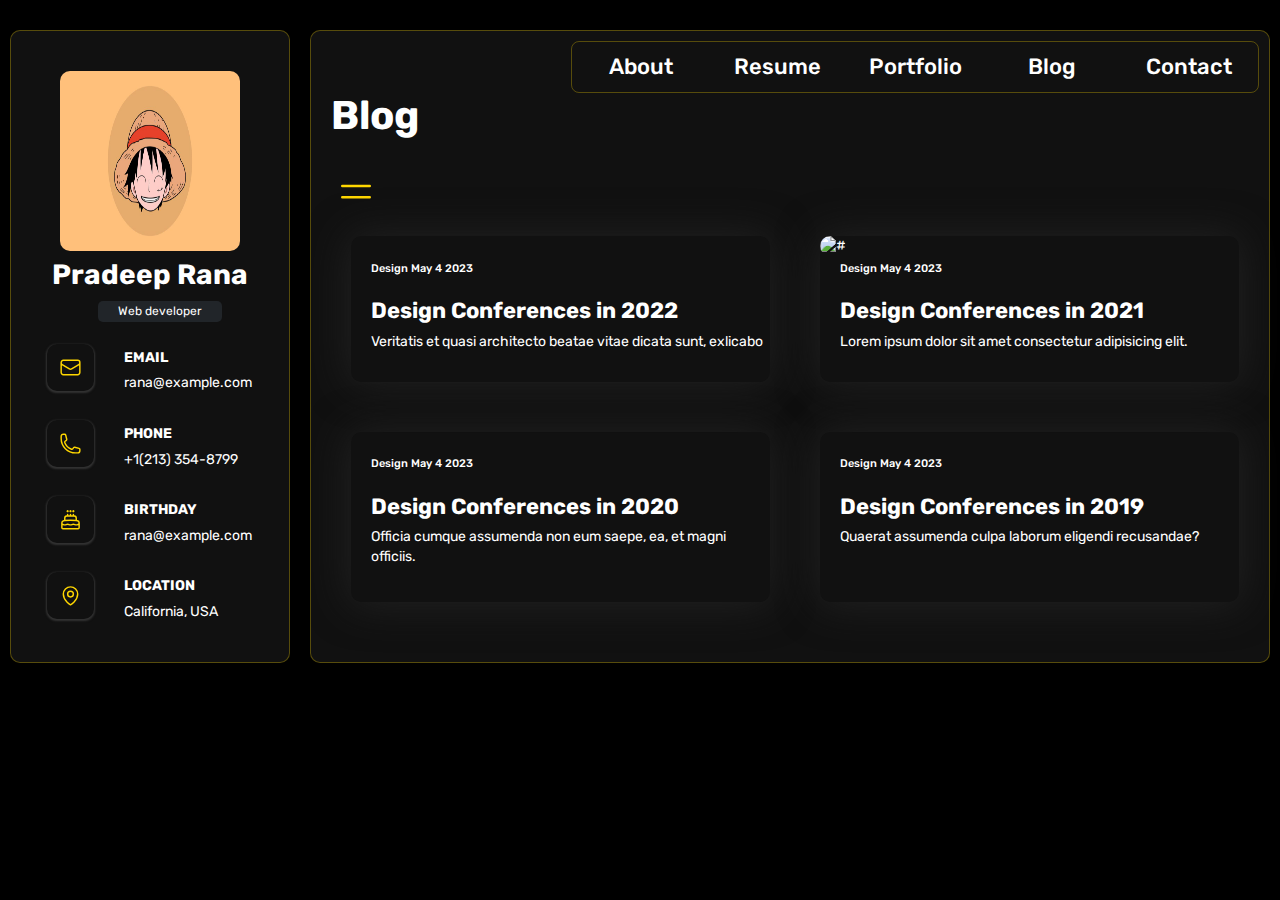
==== img/blog.html @ 8206929a "Add files via upload" ====
<!DOCTYPE html>
<html lang="en">
  <head>
    <meta charset="UTF-8" />
    <meta name="viewport" content="width=device-width, initial-scale=1.0" />
    <title></title>
    <link rel="stylesheet" href="style.css" />
    <link
      href="https://fonts.googleapis.com/css2?family=Inter:wght@200&family=Rubik:ital,wght@0,400;0,700;1,600;1,700&display=swap"
      rel="stylesheet"
    />
  </head>
  <body>
    <main class="flex-main">
      <div class="width">
        <div class="profile-detail">
          <img src="profilepic.jpg" alt="profile picture" class="profilepic" />

          <h3 class="my-name">Pradeep Rana</h3>
          <p>Web developer</p>
        </div>
        <div class="copy">
          <div class="flex-main-2">
            <svg
              xmlns="http://www.w3.org/2000/svg"
              fill="none"
              viewBox="0 0 24 24"
              stroke-width="1.5"
              stroke="currentColor"
              class="svg-about"
            >
              <path
                stroke-linecap="round"
                stroke-linejoin="round"
                d="M21.75 6.75v10.5a2.25 2.25 0 01-2.25 2.25h-15a2.25 2.25 0 01-2.25-2.25V6.75m19.5 0A2.25 2.25 0 0019.5 4.5h-15a2.25 2.25 0 00-2.25 2.25m19.5 0v.243a2.25 2.25 0 01-1.07 1.916l-7.5 4.615a2.25 2.25 0 01-2.36 0L3.32 8.91a2.25 2.25 0 01-1.07-1.916V6.75"
              />
            </svg>

            <div>
              <p class="str"><strong>EMAIL</strong></p>
              <p class="str">rana@example.com</p>
            </div>
          </div>
          <div class="flex-main-2">
            <svg
              xmlns="http://www.w3.org/2000/svg"
              fill="none"
              viewBox="0 0 24 24"
              stroke-width="1.5"
              stroke="currentColor"
              class="svg-about"
            >
              <path
                stroke-linecap="round"
                stroke-linejoin="round"
                d="M2.25 6.75c0 8.284 6.716 15 15 15h2.25a2.25 2.25 0 002.25-2.25v-1.372c0-.516-.351-.966-.852-1.091l-4.423-1.106c-.44-.11-.902.055-1.173.417l-.97 1.293c-.282.376-.769.542-1.21.38a12.035 12.035 0 01-7.143-7.143c-.162-.441.004-.928.38-1.21l1.293-.97c.363-.271.527-.734.417-1.173L6.963 3.102a1.125 1.125 0 00-1.091-.852H4.5A2.25 2.25 0 002.25 4.5v2.25z"
              />
            </svg>

            <div>
              <p class="str"><strong> PHONE</strong></p>
              <p class="str">+1(213) 354-8799</p>
            </div>
          </div>
          <div class="flex-main-2">
            <svg
              xmlns="http://www.w3.org/2000/svg"
              fill="none"
              viewBox="0 0 24 24"
              stroke-width="1.5"
              stroke="currentColor"
              class="svg-about"
            >
              <path
                stroke-linecap="round"
                stroke-linejoin="round"
                d="M12 8.25v-1.5m0 1.5c-1.355 0-2.697.056-4.024.166C6.845 8.51 6 9.473 6 10.608v2.513m6-4.87c1.355 0 2.697.055 4.024.165C17.155 8.51 18 9.473 18 10.608v2.513m-3-4.87v-1.5m-6 1.5v-1.5m12 9.75l-1.5.75a3.354 3.354 0 01-3 0 3.354 3.354 0 00-3 0 3.354 3.354 0 01-3 0 3.354 3.354 0 00-3 0 3.354 3.354 0 01-3 0L3 16.5m15-3.38a48.474 48.474 0 00-6-.37c-2.032 0-4.034.125-6 .37m12 0c.39.049.777.102 1.163.16 1.07.16 1.837 1.094 1.837 2.175v5.17c0 .62-.504 1.124-1.125 1.124H4.125A1.125 1.125 0 013 20.625v-5.17c0-1.08.768-2.014 1.837-2.174A47.78 47.78 0 016 13.12M12.265 3.11a.375.375 0 11-.53 0L12 2.845l.265.265zm-3 0a.375.375 0 11-.53 0L9 2.845l.265.265zm6 0a.375.375 0 11-.53 0L15 2.845l.265.265z"
              />
            </svg>

            <div>
              <p class="str"><strong>BIRTHDAY</strong></p>
              <p class="str">rana@example.com</p>
            </div>
          </div>
          <div class="flex-main-2">
            <svg
              xmlns="http://www.w3.org/2000/svg"
              fill="none"
              viewBox="0 0 24 24"
              stroke-width="1.5"
              stroke="currentColor"
              class="svg-about"
            >
              <path
                stroke-linecap="round"
                stroke-linejoin="round"
                d="M15 10.5a3 3 0 11-6 0 3 3 0 016 0z"
              />
              <path
                stroke-linecap="round"
                stroke-linejoin="round"
                d="M19.5 10.5c0 7.142-7.5 11.25-7.5 11.25S4.5 17.642 4.5 10.5a7.5 7.5 0 1115 0z"
              />
            </svg>

            <div>
              <p class="str"><strong>LOCATION</strong></p>
              <p class="str">California, USA</p>
            </div>
          </div>
        </div>
      </div>
      <div class="nav">
        <div class="navg">
          <div class="about">
            <h1>Blog</h1>
          </div>
          <div class="navigation">
            <a href="index.html">About</a>
            <a href="resume.html">Resume</a>
            <a href="port.html">Portfolio</a>
            <a href="blog.html">Blog</a>
            <a href="contact.html">Contact</a>
          </div>
        </div>
        <svg
          xmlns="http://www.w3.org/2000/svg"
          fill="none"
          viewBox="0 0 24 24"
          stroke-width="1.5"
          stroke="currentColor"
          class="dash"
        >
          <path
            stroke-linecap="round"
            stroke-linejoin="round"
            d="M3.75 9h16.5m-16.5 6.75h16.5"
          />
        </svg>
        <div class="grid-blog">
          <div class="blog">
            <img
              src="https://joshuapauldesign.com/wp-content/uploads/2014/09/The-Benefits-of-Working-With-a-Freelance-Web-Designer.jpg"
              alt=""
            />
            <h6>Design May 4 2023</h6>
            <h3>Design Conferences in 2022</h3>
            <p>
              Veritatis et quasi architecto beatae vitae dicata sunt, exlicabo
            </p>
          </div>

          <div class="blog">
            <img
              src="https://photutorial.com/wp-content/uploads/2022/12/How-To-Hire-a-Freelance-Graphic-Designer.svg"
              alt="#"
            />
            <h6>Design May 4 2023</h6>
            <h3>Design Conferences in 2021</h3>
            <p>
              Lorem ipsum dolor sit amet consectetur adipisicing elit. 
          </div>

          <div class="blog">
            <img
              src="https://www.sanjaydey.com/wp-content/uploads/2018/05/sanjay-dey-Working-with-A-Freelance-Web-Designer.jpg"
              alt=""
            />
            <h6>Design May 4 2023</h6>
            <h3>Design Conferences in 2020</h3>
            <p>
              Officia cumque assumenda non eum saepe, ea, et magni officiis.
            </p>
            </p>
          </div>

          <div class="blog">
            <img
              src="https://cdn0.careeraddict.com/uploads/article/59427/medium-illustration-woman-graphic-designer.jpg"
              alt=""
            />
            <h6>Design May 4 2023</h6>
            <h3>Design Conferences in 2019</h3>
            <p>
            Quaerat assumenda culpa laborum eligendi recusandae? 
            </p>
          </div>
        </div>
      </div>
    </main>
  </body>
</html>
---- img/style.css ----
html {
  font-size: 10px;

  font-family: Rubik;
  /* background-color: black; */
}
body {
  margin: 0rem;
  padding: 0rem;
  background-color: black;
  line-height: 1.4;
}
h1 {
  font-size: 4rem;
}
h2 {
  font-size: 3rem;
}
h5 {
  font-weight: 600;
  margin: 0.7rem 0rem;
  font-size: 1.8rem;
}
h3 {
  font-size: 2.2rem;
}
h6 {
  font-size: 1.1rem;
  font-weight: 500;
}

.svg-about {
  height: 2.3rem;
  width: 2.3rem;

  padding: 1.2rem 1.2rem;
  border-radius: 10px;
  box-shadow: 0px 1px 2px 1px #333;
  color: gold;
  background-color: #111;
}
.dash {
  height: 4rem;
  width: 5rem;
  color: gold;
}
.svg-me {
  height: 4rem;
  width: 4rem;
  color: gold;
}

.profilepic {
  width: 18rem;
  height: 18rem;
  border-radius: 10px;
  justify-items: center;
}
.flex-main-2 {
  display: flex;
  gap: 1rem;
  justify-items: center;
  align-items: center;
  margin-left: 1.6rem;
}

.flex-main {
  display: flex;
  margin-top: 3rem;
  gap: 2rem;

  font-size: 1.4rem;
  color: white;
}
.width {
  width: 20%;
  background-color: #111;
  padding: 4rem 2rem;
  margin-left: 1rem;
  border-radius: 10px;
  border: solid 1px rgba(255, 217, 0, 0.295);
}
.nav {
  width: 78%;
  background-color: #111;
  border: solid 1px rgba(255, 217, 0, 0.295);
  padding: 1rem 1rem 0rem 2rem;
  margin-right: 1rem;
  border-radius: 10px;
}
.navg {
  display: flex;
  width: 100%;
}
.profile-detail {
  display: flex;
  flex-direction: column;
  align-items: center;
}
.my-name {
  font-size: 2.8rem;
  font-weight: 700;
  line-height: 1;
  margin: 1rem auto;
}
.profile-detail p {
  font-size: 1.2rem;
  padding: 0.2rem 2rem;
  background-color: #212529;
  border-radius: 5px;
  margin-top: 0.2rem;
}
.str {
  margin-bottom: 0px;
  margin-top: 6px;
}
.copy {
  display: flex;
  flex-direction: column;
  gap: 2.5rem;
  margin-top: 2rem;
}
.navigation {
  height: 5rem;
  display: block;
  display: flex;
  width: 100%;
  align-items: center;
  justify-items: center;
  border: solid 1px rgba(255, 217, 0, 0.295);
  border-radius: 8px;
}

.navigation a {
  width: 100%;
  text-align: center;
  padding: 1rem;
  text-decoration: none;
  font-size: 2.2rem;
  font-weight: 501;
  color: white;
}
.navigation a:hover,
.navigation a:active {
  color: gold;
  font-size: 2.21rem;
  transition: all 0.3s;
}
.about {
  width: 35%;

  margin-top: 2rem;
  font-size: 2.8rem;
  text-align: left;
}
.agrid {
  display: grid;
  grid-template-columns: 50% auto;
  gap: 2rem;
  margin-bottom: 4rem;
}
.agrid-2 {
  display: grid;
  grid-template-columns: 5.2rem auto;

  border: solid 1px rgba(255, 217, 0, 0.295);
  padding: 1.2rem 0.8rem;
  border-radius: 1rem;
}
.agrid-2 p {
  margin: 0;
}
/* portfolio code */
.flex-filter {
  display: flex;
  gap: 2rem;
  margin-left: 3rem;
  margin-bottom: 3rem;
}
.flex-filter p:first-child {
  color: gold;
}
.port-img {
  height: 12em;
  border-radius: 10px;
  margin-bottom: 2rem;
  box-shadow: 0px 5px 8px 1px #141414;
}
.port-img:hover {
  transform: scale(1.03);
  transition: all 0.6s;
}
.port-all p {
  padding-left: 1rem;
  margin-bottom: 0;
  margin-top: 0;
  overflow: hidden;
}
.port-all {
  margin-bottom: 4rem;
}
.grid-port {
  display: grid;
  grid-template-columns: 33.33% 33.33% 33.33%;
  gap: 1rem;
  padding-left: 3rem;
}

/* 


contact  */

.map img {
  width: 100rem;
  height: 30rem;

  border-radius: 10px;
  margin: 1rem 1rem 2rem 0rem;
}
.form {
  display: grid;
  grid-template-columns: 1fr 1fr;
  gap: 2rem;
}
.msg {
  grid-column: 1/-1;
}
.msg1 {
  width: 96%;
  height: 4rem;

  border-radius: 8px;

  border: solid 1px rgba(255, 217, 0, 0.295);
  background-color: #212529;
}

.namect {
  width: 91%;
  border-radius: 8px;
  height: 4rem;
  border: solid 1px rgba(255, 217, 0, 0.295);
  background-color: #212529;
}
.btn {
  width: 14rem;
  height: 4rem;
  font-size: 2.5rem;
  font-weight: 600;
  text-align: center;
  margin: 4rem 0rem;
  border-radius: 1rem;
  color: white;
  background-color: rgba(255, 217, 0, 0.801);

  border: solid 1px rgba(255, 217, 0, 0.295);
}
.btn:hover {
  background-color: black;
  color: gold;
  transition: all 0.3s;
  cursor: pointer;
}

/* blog */

.grid-blog {
  display: grid;
  grid-template-columns: 1fr 1fr;
  gap: 1rem;
}
.blog img {
  width: 100%;
  margin-bottom: 0;
  border-radius: 1rem;
}
.blog {
  margin: 2rem;
  border-radius: 1rem;
  padding-bottom: 3rem;
  box-shadow: 0px 1px 40px 1px #222;
}
.blog h3,
p,
h6 {
  margin-top: 0.5rem;
  margin-bottom: 0;
  margin-left: 2rem;
}
.blog h3 {
  margin-top: 2rem;
}

.blog:hover,
.blog:active {
  transform: scale(1.02);
  color: gold;
  transition: all 0.4s;
  cursor: pointer;
}
/* resum */

.svgr {
  height: 4rem;
  width: 4rem;
  border-radius: 35%;
  background-color: #111;
  padding: 10px;
  color: gold;
  box-shadow: 1px 2px 3px #333;
}
.flex-re {
  display: grid;
  grid-template-columns: 6% 1fr;
  align-items: center;
  gap: 2rem;
  margin-top: 2rem;
}
.uni {
  margin-left: 7.5rem;
}
.uni h6 {
  color: gold;
}
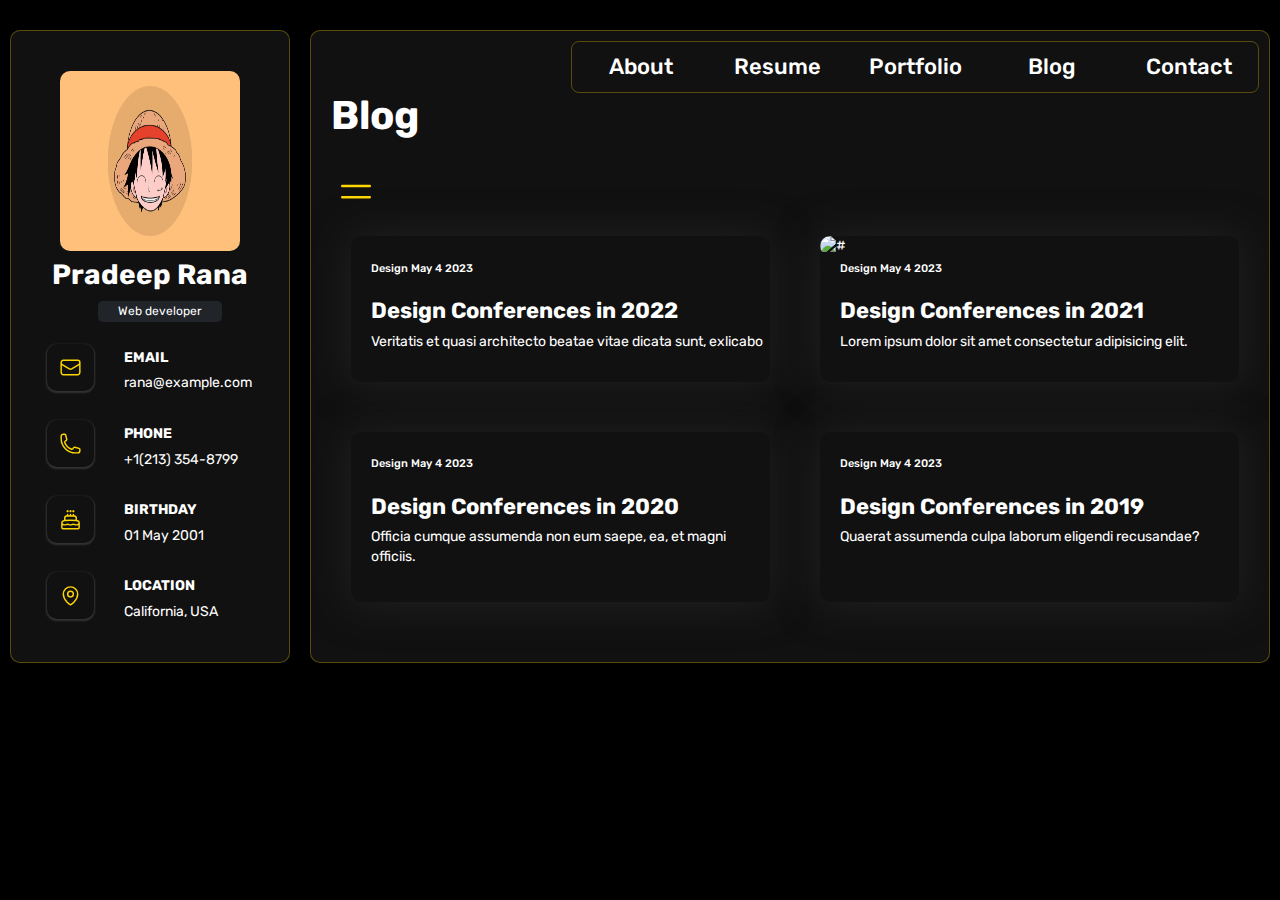
==== commit 4ea8c68f: "Update blog.html" ====
--- a/img/blog.html
+++ b/img/blog.html
@@ -80,7 +80,7 @@
 
             <div>
               <p class="str"><strong>BIRTHDAY</strong></p>
-              <p class="str">rana@example.com</p>
+              <p class="str">01 May 2001</p>
             </div>
           </div>
           <div class="flex-main-2">
--- a/img/style.css
+++ b/img/style.css
@@ -212,7 +212,7 @@
 contact  */
 
 .map img {
-  width: 100rem;
+  width: 94rem;
   height: 30rem;
 
   border-radius: 10px;
